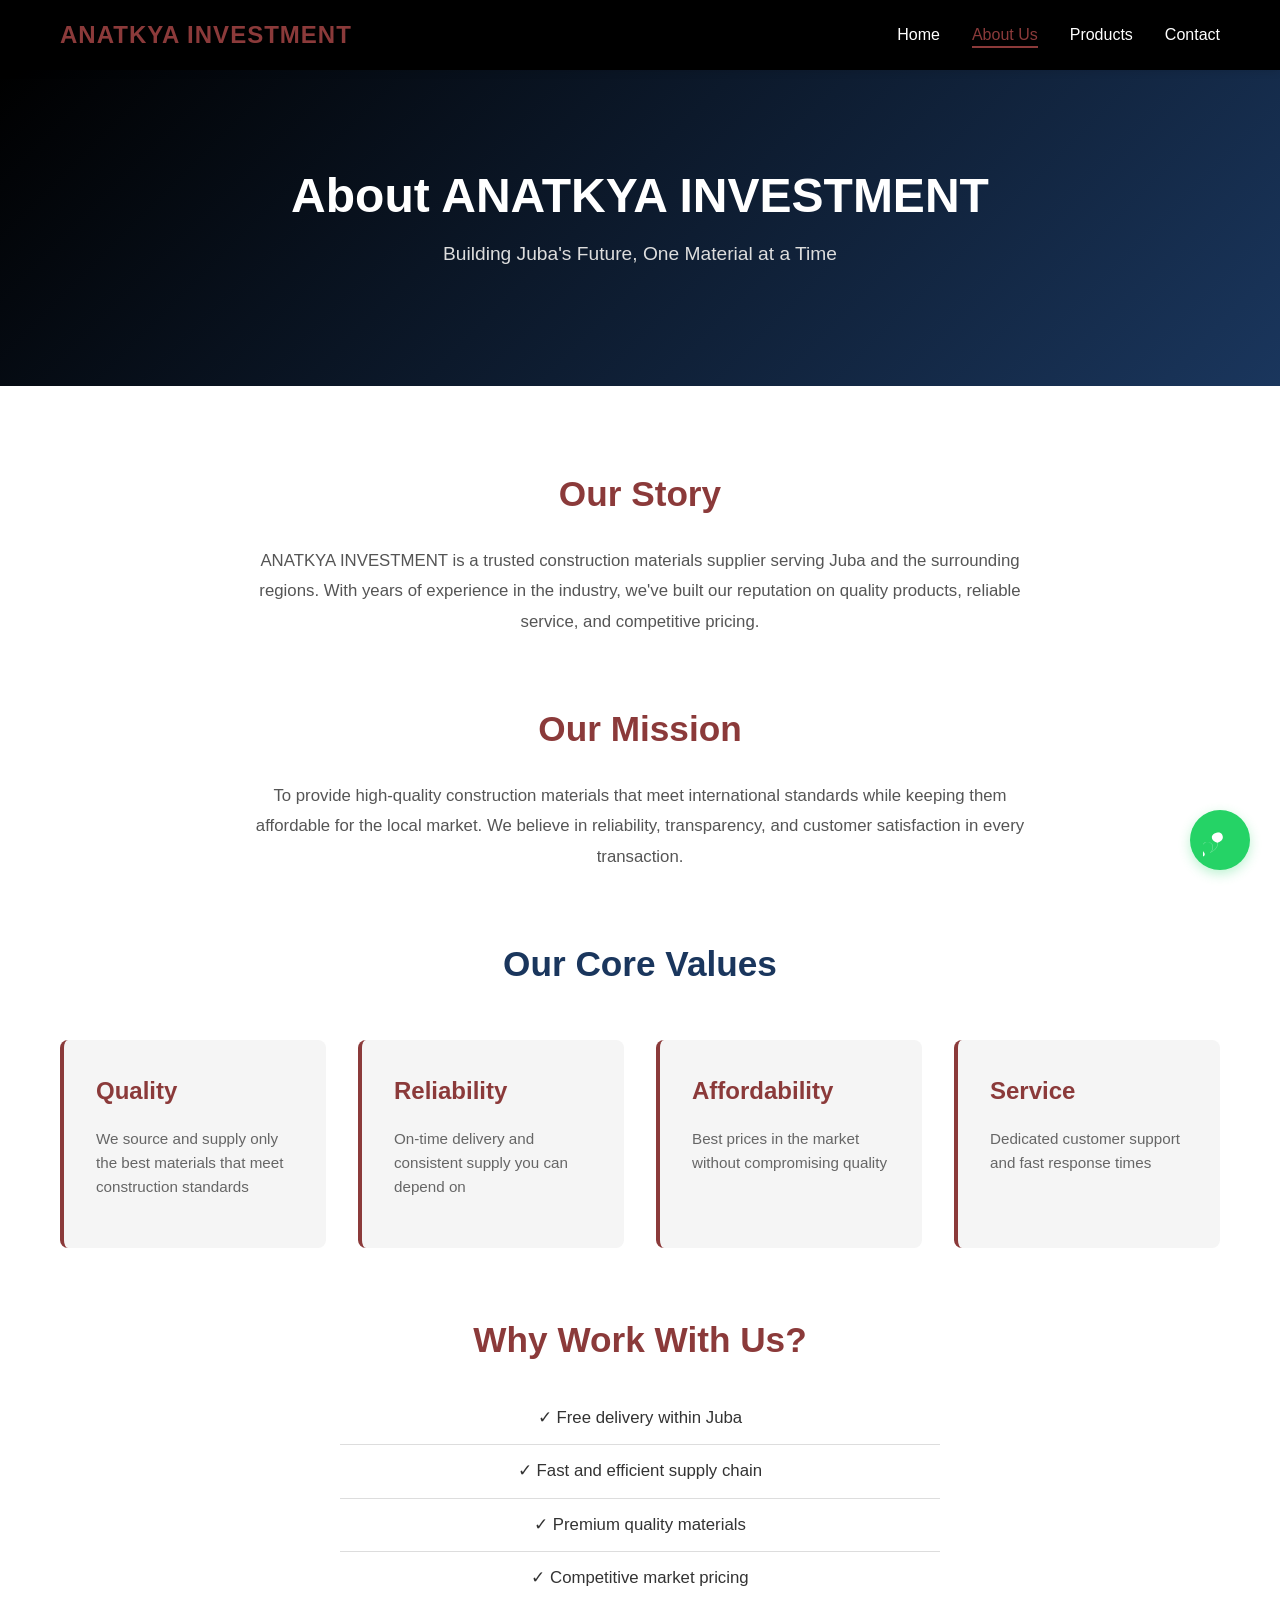
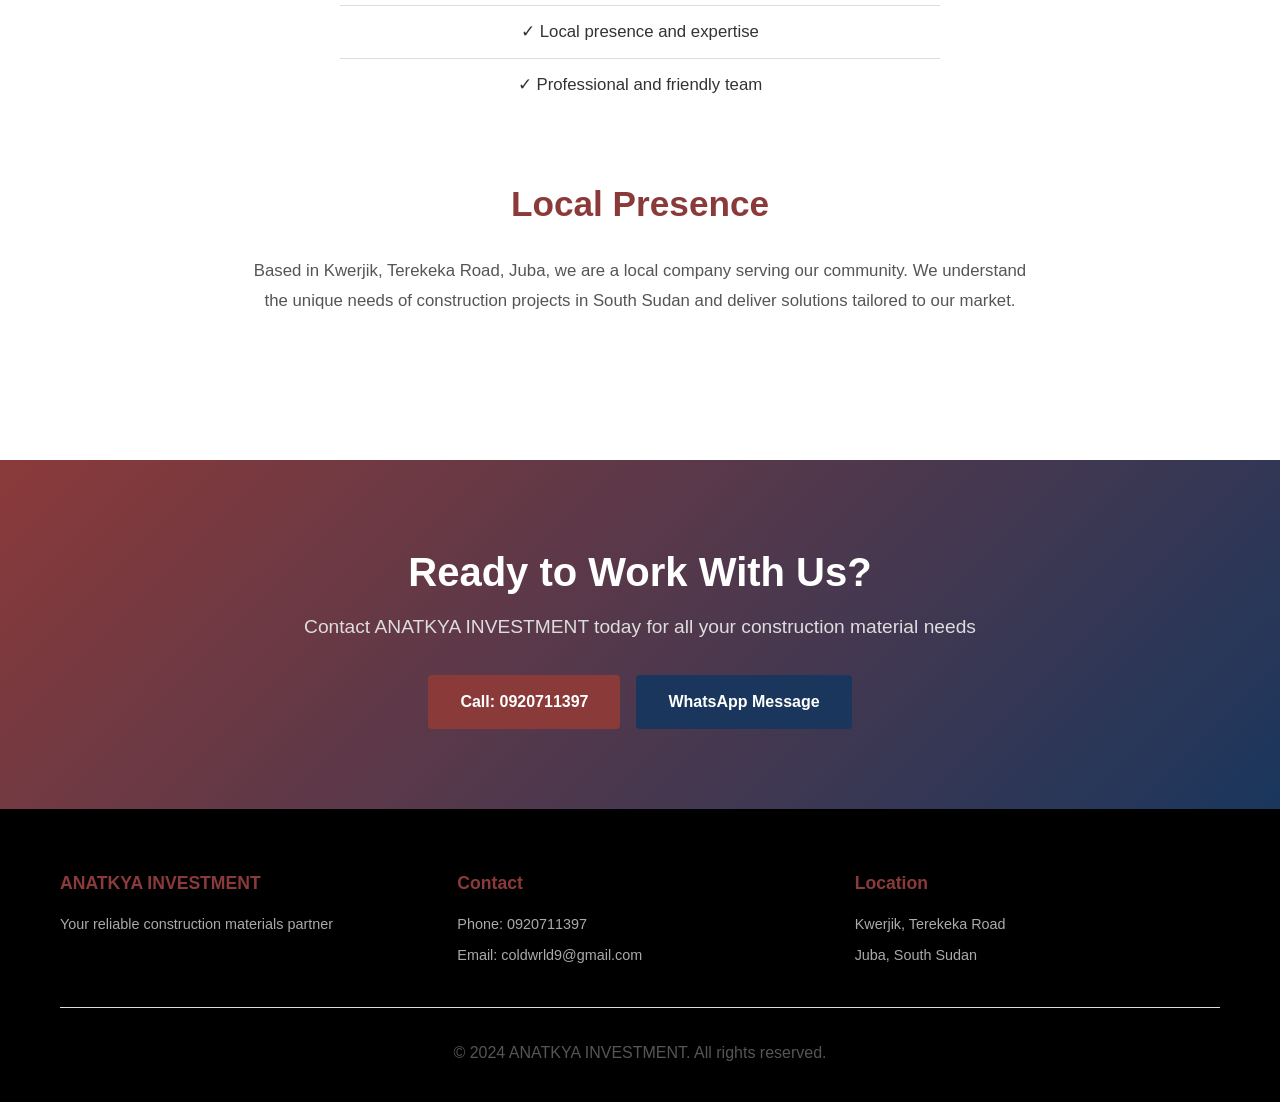
==== about.html @ 29fc06f1 "Add project files." ====
<!DOCTYPE html>
<html lang="en">
<head>
    <meta charset="UTF-8">
    <meta name="viewport" content="width=device-width, initial-scale=1.0">
    <title>About Us - ANATKYA INVESTMENT</title>
    <link rel="stylesheet" href="styles.css">
</head>
<body>
    <!-- Navigation Bar -->
    <nav class="navbar">
        <div class="container">
            <div class="nav-brand">ANATKYA INVESTMENT</div>
            <ul class="nav-menu">
                <li><a href="index.html" class="nav-link">Home</a></li>
                <li><a href="about.html" class="nav-link active">About Us</a></li>
                <li><a href="products.html" class="nav-link">Products</a></li>
                <li><a href="contact.html" class="nav-link">Contact</a></li>
            </ul>
            <div class="hamburger">
                <span></span>
                <span></span>
                <span></span>
            </div>
        </div>
    </nav>

    <!-- About Hero -->
    <section class="about-hero">
        <div class="container">
            <h1>About ANATKYA INVESTMENT</h1>
            <p>Building Juba's Future, One Material at a Time</p>
        </div>
    </section>

    <!-- About Content -->
    <section class="about-content">
        <div class="container">
            <div class="about-section">
                <h2>Our Story</h2>
                <p>ANATKYA INVESTMENT is a trusted construction materials supplier serving Juba and the surrounding regions. With years of experience in the industry, we've built our reputation on quality products, reliable service, and competitive pricing.</p>
            </div>

            <div class="about-section">
                <h2>Our Mission</h2>
                <p>To provide high-quality construction materials that meet international standards while keeping them affordable for the local market. We believe in reliability, transparency, and customer satisfaction in every transaction.</p>
            </div>

            <div class="about-values">
                <h2>Our Core Values</h2>
                <div class="values-grid">
                    <div class="value-card">
                        <h3>Quality</h3>
                        <p>We source and supply only the best materials that meet construction standards</p>
                    </div>
                    <div class="value-card">
                        <h3>Reliability</h3>
                        <p>On-time delivery and consistent supply you can depend on</p>
                    </div>
                    <div class="value-card">
                        <h3>Affordability</h3>
                        <p>Best prices in the market without compromising quality</p>
                    </div>
                    <div class="value-card">
                        <h3>Service</h3>
                        <p>Dedicated customer support and fast response times</p>
                    </div>
                </div>
            </div>

            <div class="about-section">
                <h2>Why Work With Us?</h2>
                <ul class="benefits-list">
                    <li>✓ Free delivery within Juba</li>
                    <li>✓ Fast and efficient supply chain</li>
                    <li>✓ Premium quality materials</li>
                    <li>✓ Competitive market pricing</li>
                    <li>✓ Local presence and expertise</li>
                    <li>✓ Professional and friendly team</li>
                </ul>
            </div>

            <div class="about-section">
                <h2>Local Presence</h2>
                <p>Based in Kwerjik, Terekeka Road, Juba, we are a local company serving our community. We understand the unique needs of construction projects in South Sudan and deliver solutions tailored to our market.</p>
            </div>
        </div>
    </section>

    <!-- CTA Section -->
    <section class="cta-section">
        <div class="container">
            <h2>Ready to Work With Us?</h2>
            <p>Contact ANATKYA INVESTMENT today for all your construction material needs</p>
            <div class="cta-buttons">
                <a href="tel:0920711397" class="btn btn-primary">Call: 0920711397</a>
                <a href="https://wa.me/0920711397" class="btn btn-secondary" target="_blank">WhatsApp Message</a>
            </div>
        </div>
    </section>

    <!-- Footer -->
    <footer class="footer">
        <div class="container">
            <div class="footer-content">
                <div class="footer-section">
                    <h4>ANATKYA INVESTMENT</h4>
                    <p>Your reliable construction materials partner</p>
                </div>
                <div class="footer-section">
                    <h4>Contact</h4>
                    <p>Phone: 0920711397</p>
                    <p>Email: coldwrld9@gmail.com</p>
                </div>
                <div class="footer-section">
                    <h4>Location</h4>
                    <p>Kwerjik, Terekeka Road</p>
                    <p>Juba, South Sudan</p>
                </div>
            </div>
            <div class="footer-bottom">
                <p>&copy; 2024 ANATKYA INVESTMENT. All rights reserved.</p>
            </div>
        </div>
    </footer>

    <!-- WhatsApp Floating Button -->
    <a href="https://wa.me/0920711397" class="whatsapp-float" target="_blank" title="Chat on WhatsApp">
        <svg xmlns="http://www.w3.org/2000/svg" viewBox="0 0 24 24" fill="white">
            <path d="M12.031 6.172c-3.165 0-5.979 1.637-5.979 3.655 0 1.706 1.331 3.127 3.715 3.752.102.148.266.355.266.671 0 .588-.19 1.969-1.511 3.433-.779.973-1.931 1.949-3.712 2.759 1.225-1.035 1.929-2.436 1.929-3.742 0-2.018-1.637-3.655-3.715-3.655-2.078 0-3.715 1.637-3.715 3.655 0 1.117.392 2.162 1.032 3.002.229.299.477.604.621.948.143.344.266.638.266.862 0 .467-.231.864-.578 1.155-.346.29-.805.447-1.268.447-.464 0-.922-.157-1.268-.447-.347-.291-.578-.688-.578-1.155 0-.224.123-.518.266-.862.144-.344.392-.649.621-.948.639-.84 1.032-1.885 1.032-3.002 0-2.018 1.637-3.655 3.715-3.655s3.715 1.637 3.715 3.655c0 1.306-.704 2.707-1.929 3.742 1.781-.81 2.933-1.786 3.712-2.759 1.321-1.464 1.511-2.845 1.511-3.433 0-.316-.164-.523-.266-.671 2.384-.625 3.715-2.046 3.715-3.752 0-2.018-1.637-3.655-3.715-3.655z"/>
        </svg>
    </a>

    <script src="styles.js"></script>
</body>
</html>
---- styles.css ----
/* ============================================
   ANATKYA INVESTMENT - Main Stylesheet
   ============================================ */

/* Root Variables */
:root {
    --color-primary: #8B3A3A;      /* Dark Red */
    --color-secondary: #1A365D;    /* Navy Blue */
    --color-dark: #000000;         /* Black */
    --color-light: #FFFFFF;        /* White */
    --color-gray: #F5F5F5;         /* Light Gray */
    --color-border: #DDDDDD;       /* Border Gray */
    --transition: all 0.3s ease;
}

/* ============================================
   GLOBAL STYLES
   ============================================ */

* {
    margin: 0;
    padding: 0;
    box-sizing: border-box;
}

html {
    scroll-behavior: smooth;
}

body {
    font-family: 'Segoe UI', Tahoma, Geneva, Verdana, sans-serif;
    line-height: 1.6;
    color: #333;
    background-color: #fff;
}

.container {
    max-width: 1200px;
    margin: 0 auto;
    padding: 0 20px;
}

/* ============================================
   TYPOGRAPHY
   ============================================ */

h1, h2, h3, h4, h5, h6 {
    font-weight: 700;
    color: var(--color-dark);
    margin-bottom: 1rem;
}

h1 {
    font-size: 3rem;
    line-height: 1.1;
}

h2 {
    font-size: 2.2rem;
    color: var(--color-secondary);
}

h3 {
    font-size: 1.5rem;
    color: var(--color-dark);
}

p {
    margin-bottom: 1rem;
    font-size: 1rem;
    color: #555;
}

/* ============================================
   BUTTONS
   ============================================ */

.btn {
    display: inline-block;
    padding: 12px 24px;
    font-size: 1rem;
    font-weight: 600;
    text-decoration: none;
    border-radius: 4px;
    transition: var(--transition);
    cursor: pointer;
    border: none;
    text-align: center;
}

.btn-primary {
    background-color: var(--color-primary);
    color: white;
}

.btn-primary:hover {
    background-color: #6B2A2A;
    transform: translateY(-2px);
    box-shadow: 0 4px 12px rgba(139, 58, 58, 0.3);
}

.btn-secondary {
    background-color: var(--color-secondary);
    color: white;
}

.btn-secondary:hover {
    background-color: #0F1F3A;
    transform: translateY(-2px);
    box-shadow: 0 4px 12px rgba(26, 54, 93, 0.3);
}

.btn-large {
    padding: 16px 32px;
    font-size: 1.1rem;
    width: 100%;
    max-width: 300px;
}

.btn-icon {
    margin-right: 8px;
}

/* ============================================
   NAVIGATION BAR
   ============================================ */

.navbar {
    background-color: var(--color-dark);
    padding: 1rem 0;
    position: sticky;
    top: 0;
    z-index: 100;
    box-shadow: 0 2px 8px rgba(0, 0, 0, 0.1);
}

.navbar .container {
    display: flex;
    justify-content: space-between;
    align-items: center;
}

.nav-brand {
    font-size: 1.5rem;
    font-weight: 700;
    color: var(--color-primary);
    letter-spacing: 1px;
}

.nav-menu {
    display: flex;
    list-style: none;
    gap: 2rem;
}

.nav-link {
    color: var(--color-light);
    text-decoration: none;
    font-weight: 500;
    transition: var(--transition);
    position: relative;
}

.nav-link:hover,
.nav-link.active {
    color: var(--color-primary);
}

.nav-link.active::after {
    content: '';
    position: absolute;
    bottom: -5px;
    left: 0;
    width: 100%;
    height: 2px;
    background-color: var(--color-primary);
}

.hamburger {
    display: none;
    flex-direction: column;
    cursor: pointer;
}

.hamburger span {
    width: 25px;
    height: 3px;
    background-color: var(--color-primary);
    margin: 5px 0;
    transition: var(--transition);
}

/* ============================================
   HERO SECTION
   ============================================ */

.hero {
    background: linear-gradient(135deg, var(--color-dark) 0%, var(--color-secondary) 100%);
    color: white;
    padding: 120px 20px;
    text-align: center;
}

.hero-content h1 {
    color: white;
    font-size: 3.5rem;
    margin-bottom: 1rem;
    font-weight: 800;
    letter-spacing: -1px;
}

.hero-content p {
    color: #ddd;
    font-size: 1.3rem;
    margin-bottom: 2rem;
}

.hero-buttons {
    display: flex;
    gap: 1rem;
    justify-content: center;
    flex-wrap: wrap;
}

.hero-buttons .btn {
    padding: 14px 32px;
    font-size: 1.1rem;
}

/* ============================================
   SELLING POINTS SECTION
   ============================================ */

.selling-points {
    padding: 80px 20px;
    background-color: var(--color-gray);
}

.selling-points h2 {
    text-align: center;
    margin-bottom: 3rem;
}

.points-grid {
    display: grid;
    grid-template-columns: repeat(auto-fit, minmax(250px, 1fr));
    gap: 2rem;
}

.point-card {
    background: white;
    padding: 2rem;
    border-radius: 8px;
    text-align: center;
    box-shadow: 0 2px 8px rgba(0, 0, 0, 0.1);
    transition: var(--transition);
}

.point-card:hover {
    transform: translateY(-8px);
    box-shadow: 0 8px 20px rgba(139, 58, 58, 0.2);
}

.point-icon {
    font-size: 3rem;
    margin-bottom: 1rem;
}

.point-card h3 {
    color: var(--color-primary);
    margin-bottom: 0.5rem;
}

.point-card p {
    color: #666;
    font-size: 0.95rem;
}

/* ============================================
   FEATURED PRODUCTS SECTION
   ============================================ */

.featured-products {
    padding: 80px 20px;
    background-color: white;
}

.featured-products h2 {
    text-align: center;
    margin-bottom: 3rem;
}

.products-preview {
    display: grid;
    grid-template-columns: repeat(auto-fit, minmax(280px, 1fr));
    gap: 2rem;
}

.product-card {
    background: white;
    border: 1px solid var(--color-border);
    border-radius: 8px;
    overflow: hidden;
    transition: var(--transition);
    box-shadow: 0 2px 8px rgba(0, 0, 0, 0.1);
}

.product-card:hover {
    transform: translateY(-8px);
    box-shadow: 0 8px 20px rgba(0, 0, 0, 0.15);
}

.product-card img {
    width: 100%;
    height: 200px;
    object-fit: cover;
    background-color: var(--color-gray);
}

.product-card h3 {
    padding: 1.5rem 1.5rem 0.5rem;
    color: var(--color-primary);
}

.product-card p {
    padding: 0 1.5rem 1.5rem;
    color: #666;
    font-size: 0.9rem;
}

/* ============================================
   CTA SECTION
   ============================================ */

.cta-section {
    background: linear-gradient(135deg, var(--color-primary) 0%, var(--color-secondary) 100%);
    color: white;
    padding: 80px 20px;
    text-align: center;
}

.cta-section h2 {
    color: white;
    font-size: 2.5rem;
    margin-bottom: 0.5rem;
}

.cta-section p {
    color: #ddd;
    font-size: 1.2rem;
    margin-bottom: 2rem;
}

.cta-buttons {
    display: flex;
    gap: 1rem;
    justify-content: center;
    flex-wrap: wrap;
}

.cta-buttons .btn {
    padding: 14px 32px;
}

/* ============================================
   ABOUT PAGE STYLES
   ============================================ */

.about-hero {
    background: linear-gradient(135deg, var(--color-dark) 0%, var(--color-secondary) 100%);
    color: white;
    padding: 100px 20px;
    text-align: center;
}

.about-hero h1 {
    color: white;
    font-size: 3rem;
    margin-bottom: 1rem;
}

.about-hero p {
    color: #ddd;
    font-size: 1.2rem;
}

.about-content {
    padding: 80px 20px;
}

.about-section {
    max-width: 800px;
    margin: 0 auto 4rem;
    text-align: center;
}

.about-section h2 {
    color: var(--color-primary);
    margin-bottom: 1.5rem;
}

.about-section p {
    font-size: 1.05rem;
    line-height: 1.8;
    color: #555;
}

.about-values {
    margin: 4rem 0;
}

.about-values h2 {
    text-align: center;
    margin-bottom: 3rem;
    color: var(--color-secondary);
}

.values-grid {
    display: grid;
    grid-template-columns: repeat(auto-fit, minmax(250px, 1fr));
    gap: 2rem;
}

.value-card {
    background: var(--color-gray);
    padding: 2rem;
    border-radius: 8px;
    border-left: 4px solid var(--color-primary);
}

.value-card h3 {
    color: var(--color-primary);
    margin-bottom: 1rem;
}

.value-card p {
    color: #666;
    font-size: 0.95rem;
}

.benefits-list {
    list-style: none;
    max-width: 600px;
    margin: 0 auto;
}

.benefits-list li {
    padding: 0.8rem 0;
    font-size: 1.05rem;
    color: #333;
    border-bottom: 1px solid var(--color-border);
}

.benefits-list li:last-child {
    border-bottom: none;
}

/* ============================================
   PRODUCTS PAGE STYLES
   ============================================ */

.products-hero {
    background: linear-gradient(135deg, var(--color-dark) 0%, var(--color-secondary) 100%);
    color: white;
    padding: 100px 20px;
    text-align: center;
}

.products-hero h1 {
    color: white;
    font-size: 3rem;
    margin-bottom: 1rem;
}

.products-hero p {
    color: #ddd;
    font-size: 1.2rem;
}

.products-content {
    padding: 80px 20px;
}

.product-category {
    margin-bottom: 4rem;
}

.product-category h2 {
    text-align: center;
    color: var(--color-primary);
    margin-bottom: 3rem;
    font-size: 2rem;
}

.products-grid {
    display: grid;
    grid-template-columns: repeat(auto-fit, minmax(300px, 1fr));
    gap: 2rem;
    margin-bottom: 4rem;
}

.product-item {
    background: white;
    border: 1px solid var(--color-border);
    border-radius: 8px;
    overflow: hidden;
    box-shadow: 0 2px 8px rgba(0, 0, 0, 0.1);
    transition: var(--transition);
}

.product-item:hover {
    transform: translateY(-8px);
    box-shadow: 0 8px 20px rgba(139, 58, 58, 0.2);
}

.product-image {
    width: 100%;
    height: 250px;
    overflow: hidden;
    background-color: var(--color-gray);
}

.product-image img {
    width: 100%;
    height: 100%;
    object-fit: cover;
}

.product-info {
    padding: 2rem;
}

.product-info h3 {
    color: var(--color-primary);
    margin-bottom: 0.5rem;
}

.product-spec {
    font-weight: 600;
    color: var(--color-secondary);
    font-size: 0.95rem;
}

.product-desc {
    color: #666;
    margin: 0.5rem 0 1rem;
    font-size: 0.95rem;
}

.product-feature {
    color: var(--color-primary);
    font-size: 0.9rem;
    margin: 0.3rem 0;
}

.materials-grid {
    display: grid;
    grid-template-columns: repeat(auto-fit, minmax(200px, 1fr));
    gap: 2rem;
}

.material-item {
    background: var(--color-gray);
    padding: 2rem;
    border-radius: 8px;
    text-align: center;
    border-top: 4px solid var(--color-primary);
    transition: var(--transition);
}

.material-item:hover {
    background-color: white;
    box-shadow: 0 8px 20px rgba(0, 0, 0, 0.1);
}

.material-icon {
    font-size: 2.5rem;
    margin-bottom: 1rem;
}

.material-item h3 {
    color: var(--color-primary);
    margin-bottom: 0.5rem;
}

.material-item p {
    color: #666;
    font-size: 0.9rem;
}

.services-grid {
    display: grid;
    grid-template-columns: repeat(auto-fit, minmax(250px, 1fr));
    gap: 2rem;
}

.service-card {
    background: white;
    padding: 2rem;
    border-radius: 8px;
    text-align: center;
    border-left: 4px solid var(--color-secondary);
    box-shadow: 0 2px 8px rgba(0, 0, 0, 0.1);
    transition: var(--transition);
}

.service-card:hover {
    transform: translateY(-8px);
    box-shadow: 0 8px 20px rgba(26, 54, 93, 0.2);
}

.service-icon {
    font-size: 2.5rem;
    margin-bottom: 1rem;
}

.service-card h3 {
    color: var(--color-secondary);
    margin-bottom: 0.5rem;
}

.service-card p {
    color: #666;
    font-size: 0.9rem;
}

.order-cta {
    background: linear-gradient(135deg, var(--color-secondary) 0%, var(--color-primary) 100%);
    color: white;
    padding: 80px 20px;
    text-align: center;
}

.order-cta h2 {
    color: white;
}

.order-cta p {
    color: #ddd;
    font-size: 1.1rem;
    margin-bottom: 2rem;
}

/* ============================================
   CONTACT PAGE STYLES
   ============================================ */

.contact-hero {
    background: linear-gradient(135deg, var(--color-dark) 0%, var(--color-secondary) 100%);
    color: white;
    padding: 100px 20px;
    text-align: center;
}

.contact-hero h1 {
    color: white;
    font-size: 3rem;
    margin-bottom: 1rem;
}

.contact-hero p {
    color: #ddd;
    font-size: 1.2rem;
}

.contact-section {
    padding: 80px 20px;
    background-color: white;
}

.contact-wrapper {
    display: grid;
    grid-template-columns: 1fr 1fr;
    gap: 3rem;
    max-width: 1000px;
    margin: 0 auto;
}

.contact-info {
    background: var(--color-gray);
    padding: 2rem;
    border-radius: 8px;
}

.contact-info h2 {
    color: var(--color-primary);
    margin-bottom: 2rem;
}

.contact-item {
    display: flex;
    gap: 1.5rem;
    margin-bottom: 2rem;
    padding-bottom: 2rem;
    border-bottom: 1px solid var(--color-border);
}

.contact-item:last-child {
    border-bottom: none;
    margin-bottom: 0;
    padding-bottom: 0;
}

.contact-icon {
    font-size: 2rem;
    min-width: 60px;
    text-align: center;
}

.contact-details h3 {
    color: var(--color-primary);
    margin-bottom: 0.5rem;
}

.contact-link {
    color: var(--color-secondary);
    text-decoration: none;
    font-weight: 600;
    transition: var(--transition);
}

.contact-link:hover {
    color: var(--color-primary);
}

.contact-details p {
    color: #666;
    font-size: 0.9rem;
    margin-top: 0.3rem;
}

.quick-contact {
    background: white;
    padding: 2rem;
    border-radius: 8px;
    border: 2px solid var(--color-primary);
    text-align: center;
}

.quick-contact h2 {
    color: var(--color-primary);
    margin-bottom: 0.5rem;
}

.quick-contact > p {
    color: #666;
    margin-bottom: 2rem;
}

.quick-buttons {
    display: flex;
    flex-direction: column;
    gap: 1rem;
    margin-bottom: 2rem;
}

.quick-buttons .btn {
    width: 100%;
}

.contact-highlights {
    background: var(--color-gray);
    padding: 1.5rem;
    border-radius: 4px;
    text-align: left;
}

.contact-highlights p {
    color: #333;
    font-size: 0.95rem;
    margin: 0.5rem 0;
    font-weight: 500;
}

.business-hours {
    padding: 80px 20px;
    background-color: var(--color-gray);
}

.business-hours h2 {
    text-align: center;
    color: var(--color-secondary);
    margin-bottom: 3rem;
}

.hours-grid {
    display: grid;
    grid-template-columns: repeat(auto-fit, minmax(250px, 1fr));
    gap: 2rem;
}

.hours-card {
    background: white;
    padding: 2rem;
    border-radius: 8px;
    text-align: center;
    box-shadow: 0 2px 8px rgba(0, 0, 0, 0.1);
}

.hours-card h3 {
    color: var(--color-primary);
    margin-bottom: 1rem;
}

.hours-card p {
    color: #666;
    font-size: 1rem;
}

.why-choose {
    padding: 80px 20px;
    background-color: white;
}

.why-choose h2 {
    text-align: center;
    color: var(--color-secondary);
    margin-bottom: 3rem;
}

.choose-grid {
    display: grid;
    grid-template-columns: repeat(auto-fit, minmax(240px, 1fr));
    gap: 2rem;
}

.choose-card {
    background: var(--color-gray);
    padding: 2rem;
    border-radius: 8px;
    text-align: center;
    border-top: 4px solid var(--color-primary);
}

.choose-number {
    display: inline-block;
    background: var(--color-primary);
    color: white;
    width: 50px;
    height: 50px;
    border-radius: 50%;
    line-height: 50px;
    font-size: 1.5rem;
    font-weight: 700;
    margin-bottom: 1rem;
}

.choose-card h3 {
    color: var(--color-primary);
    margin-bottom: 0.5rem;
}

.choose-card p {
    color: #666;
    font-size: 0.9rem;
}

/* ============================================
   FOOTER
   ============================================ */

.footer {
    background-color: var(--color-dark);
    color: var(--color-light);
    padding: 60px 20px 20px;
}

.footer-content {
    display: grid;
    grid-template-columns: repeat(auto-fit, minmax(250px, 1fr));
    gap: 2rem;
    margin-bottom: 2rem;
}

.footer-section h4 {
    color: var(--color-primary);
    margin-bottom: 1rem;
    font-size: 1.1rem;
}

.footer-section p {
    color: #aaa;
    font-size: 0.9rem;
    margin-bottom: 0.5rem;
}

.footer-bottom {
    text-align: center;
    border-top: 1px solid var(--color-border);
    padding-top: 2rem;
    color: #aaa;
    font-size: 0.85rem;
}

/* ============================================
   WHATSAPP FLOATING BUTTON
   ============================================ */

.whatsapp-float {
    position: fixed;
    bottom: 30px;
    right: 30px;
    width: 60px;
    height: 60px;
    background-color: #25D366;
    border-radius: 50%;
    display: flex;
    align-items: center;
    justify-content: center;
    box-shadow: 0 4px 12px rgba(37, 211, 102, 0.3);
    z-index: 99;
    transition: var(--transition);
}

.whatsapp-float:hover {
    background-color: #20BA5A;
    transform: scale(1.1);
    box-shadow: 0 6px 16px rgba(37, 211, 102, 0.4);
}

.whatsapp-float svg {
    width: 35px;
    height: 35px;
}

/* ============================================
   RESPONSIVE DESIGN
   ============================================ */

@media (max-width: 768px) {
    h1 {
        font-size: 2rem;
    }

    h2 {
        font-size: 1.8rem;
    }

    h3 {
        font-size: 1.2rem;
    }

    .navbar {
        padding: 1rem 0;
    }

    .navbar .container {
        flex-wrap: wrap;
    }

    .nav-brand {
        font-size: 1.2rem;
    }

    .nav-menu {
        display: none;
        gap: 1rem;
        flex-direction: column;
        width: 100%;
    }

    .nav-menu.active {
        display: flex;
    }

    .hamburger {
        display: flex;
    }

    .hero-content h1 {
        font-size: 2.2rem;
    }

    .hero-content p {
        font-size: 1rem;
    }

    .hero-buttons {
        flex-direction: column;
        align-items: center;
    }

    .hero-buttons .btn {
        width: 100%;
        max-width: 300px;
    }

    .points-grid {
        grid-template-columns: 1fr;
    }

    .products-preview {
        grid-template-columns: 1fr;
    }

    .products-grid {
        grid-template-columns: 1fr;
    }

    .materials-grid {
        grid-template-columns: 1fr;
    }

    .services-grid {
        grid-template-columns: 1fr;
    }

    .contact-wrapper {
        grid-template-columns: 1fr;
    }

    .cta-buttons,
    .quick-buttons {
        flex-direction: column;
    }

    .cta-buttons .btn,
    .quick-buttons .btn {
        width: 100%;
        max-width: none;
    }

    .values-grid {
        grid-template-columns: 1fr;
    }

    .choose-grid {
        grid-template-columns: 1fr;
    }

    .hours-grid {
        grid-template-columns: 1fr;
    }

    .footer-content {
        grid-template-columns: 1fr;
    }

    .whatsapp-float {
        bottom: 20px;
        right: 20px;
        width: 55px;
        height: 55px;
    }

    .whatsapp-float svg {
        width: 30px;
        height: 30px;
    }
}

@media (max-width: 480px) {
    .container {
        padding: 0 15px;
    }

    h1 {
        font-size: 1.5rem;
    }

    h2 {
        font-size: 1.4rem;
    }

    .hero {
        padding: 80px 15px;
    }

    .hero-content h1 {
        font-size: 1.8rem;
    }

    .hero-content p {
        font-size: 0.95rem;
    }

    .selling-points,
    .featured-products,
    .products-content,
    .contact-section,
    .business-hours,
    .why-choose {
        padding: 50px 15px;
    }

    .cta-section {
        padding: 60px 15px;
    }

    .nav-brand {
        font-size: 1rem;
    }

    .point-card,
    .value-card,
    .material-item,
    .service-card,
    .hours-card,
    .choose-card {
        padding: 1.5rem;
    }

    .contact-info {
        padding: 1.5rem;
    }

    .quick-contact {
        padding: 1.5rem;
    }

    .btn-large {
        max-width: none;
    }

    .footer-section h4 {
        font-size: 1rem;
    }

    .footer-section p {
        font-size: 0.85rem;
    }
}
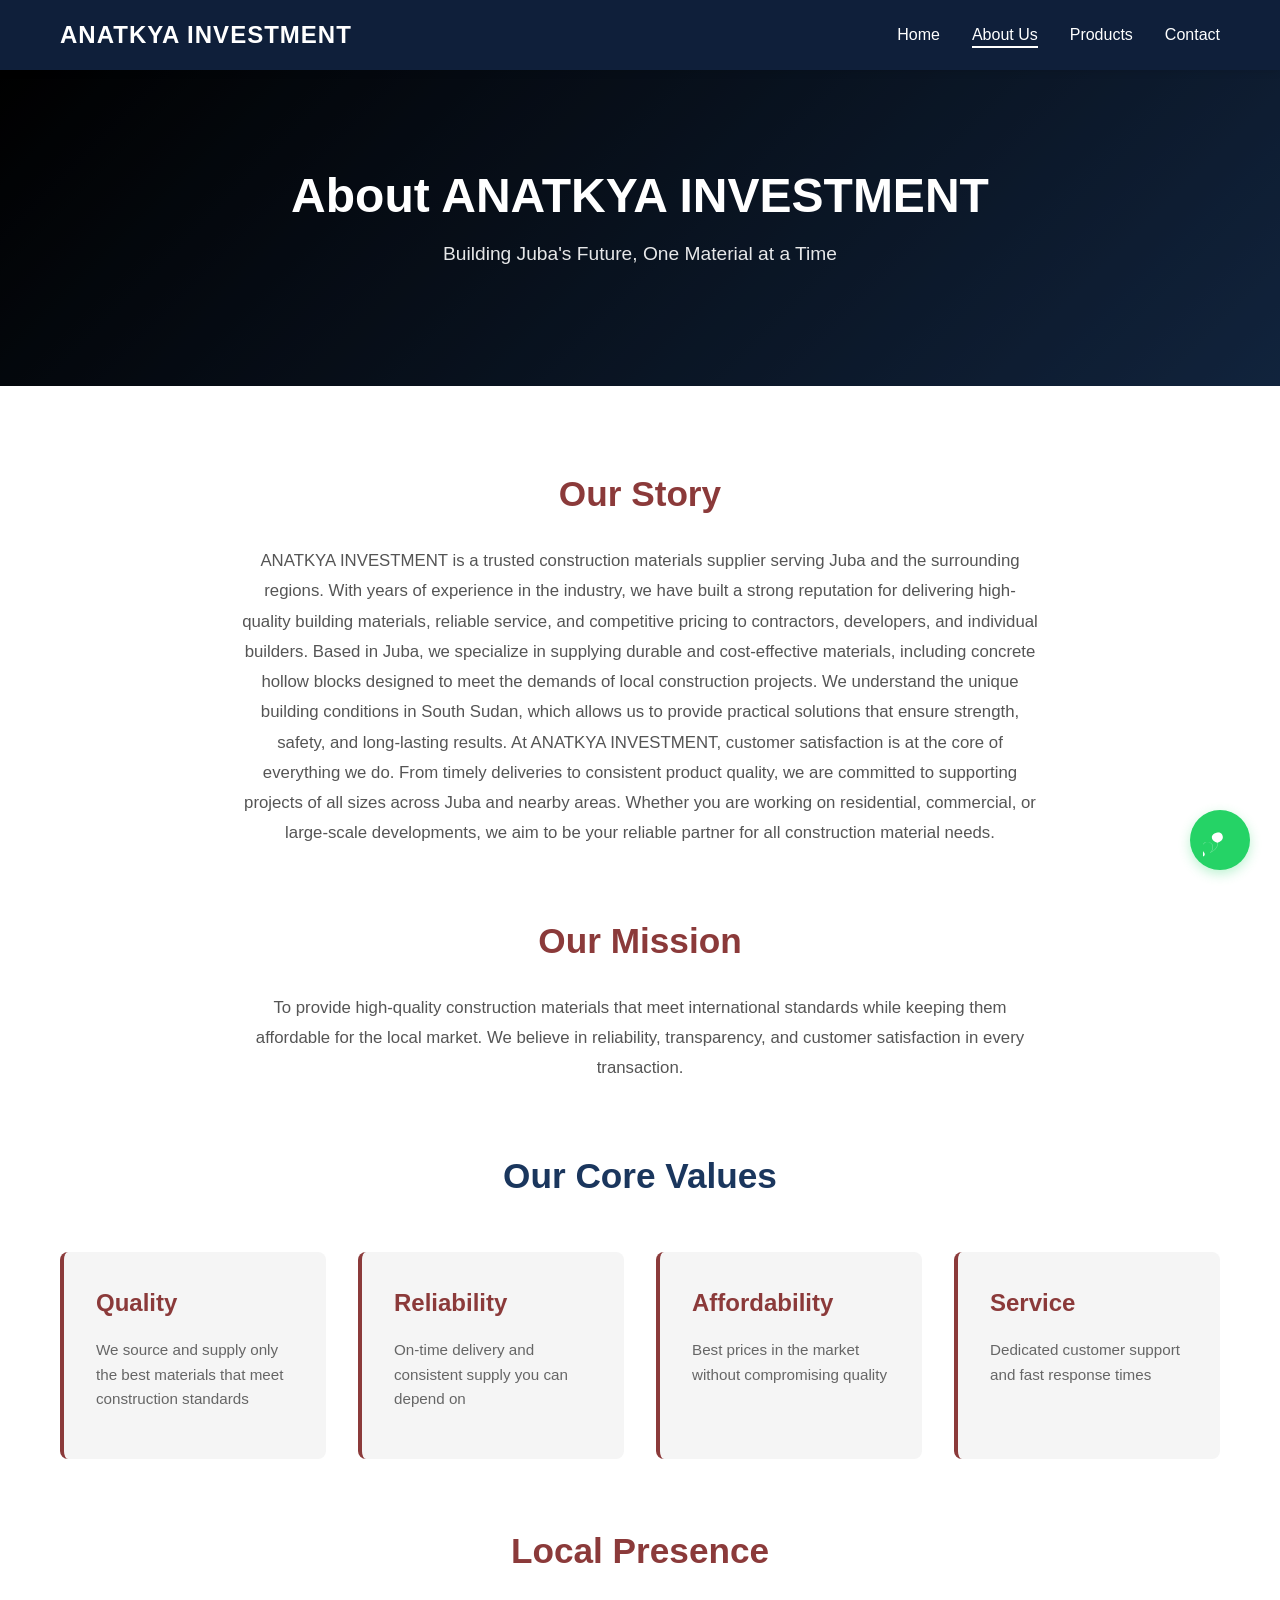
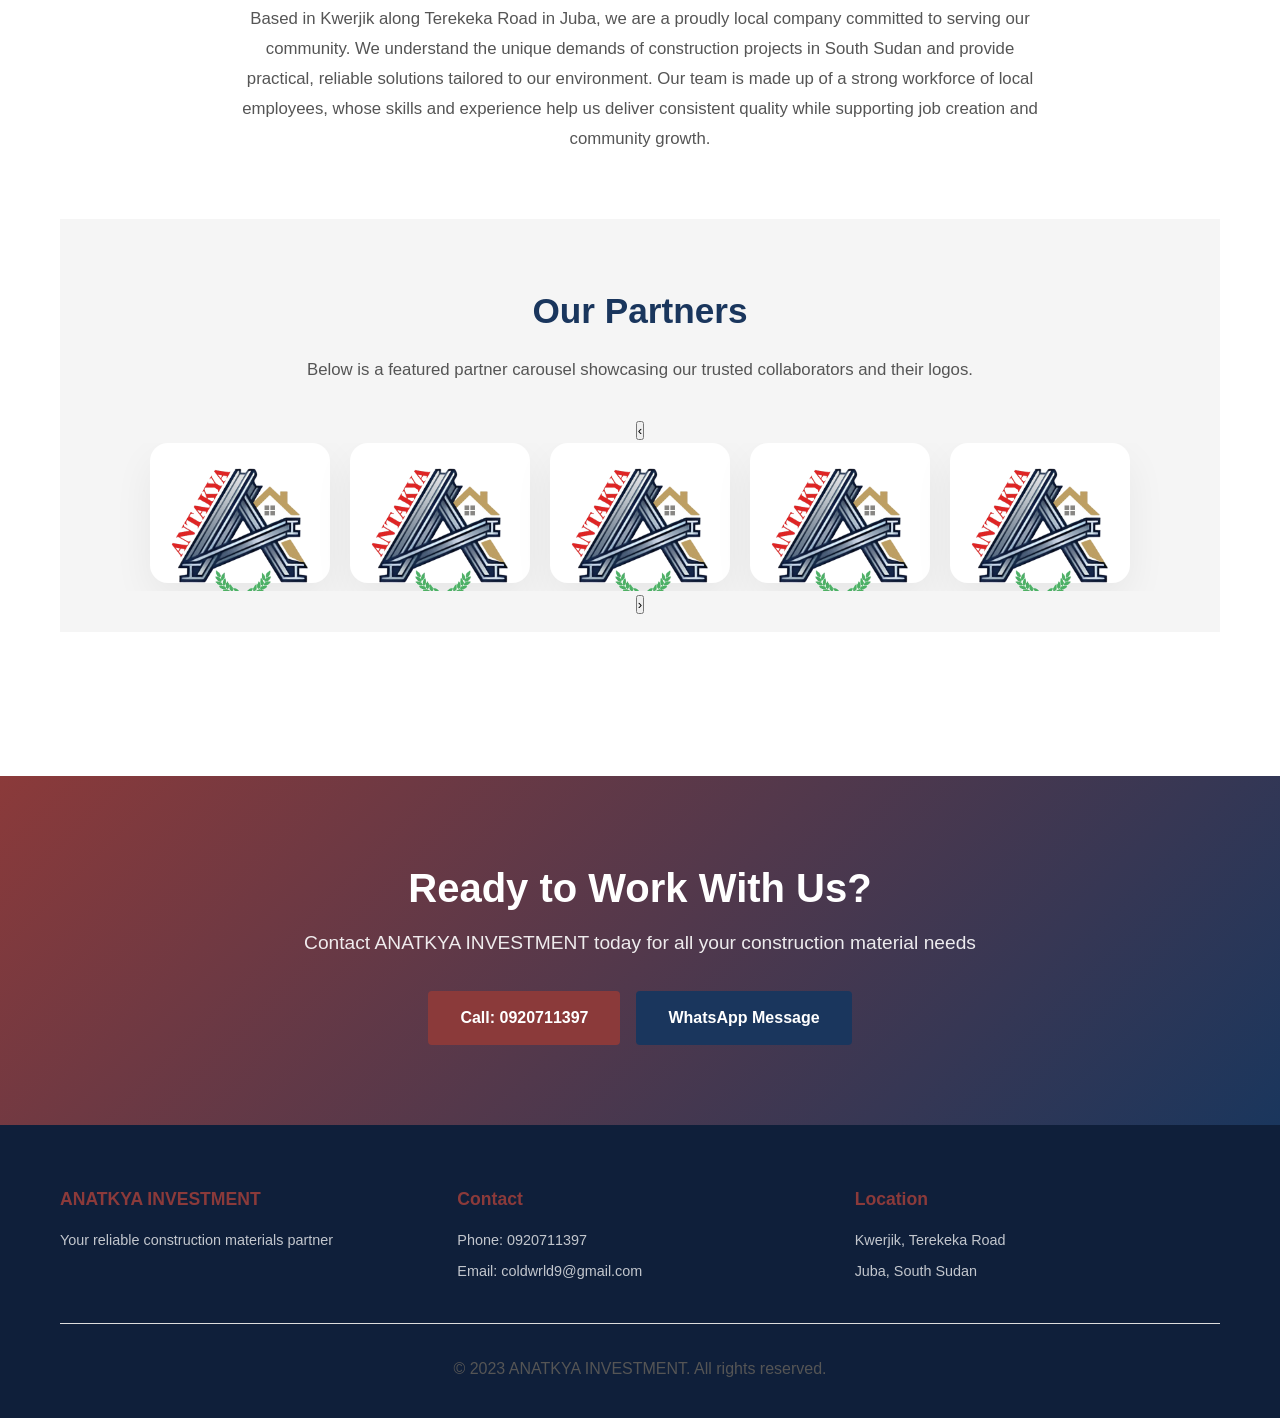
==== commit 8065d175: "draft: Commit message1" ====
--- a/about.html
+++ b/about.html
@@ -38,7 +38,12 @@
         <div class="container">
             <div class="about-section">
                 <h2>Our Story</h2>
-                <p>ANATKYA INVESTMENT is a trusted construction materials supplier serving Juba and the surrounding regions. With years of experience in the industry, we've built our reputation on quality products, reliable service, and competitive pricing.</p>
+                <p>ANATKYA INVESTMENT is a trusted construction materials supplier serving Juba and the surrounding regions. With years of experience in the industry, we have built a strong reputation for delivering high-quality building materials, reliable service, and competitive pricing to contractors, developers, and individual builders.
+
+Based in Juba, we specialize in supplying durable and cost-effective materials, including concrete hollow blocks designed to meet the demands of local construction projects. We understand the unique building conditions in South Sudan, which allows us to provide practical solutions that ensure strength, safety, and long-lasting results.
+
+At ANATKYA INVESTMENT, customer satisfaction is at the core of everything we do. From timely deliveries to consistent product quality, we are committed to supporting projects of all sizes across Juba and nearby areas. Whether you are working on residential, commercial, or large-scale developments, we aim to be your reliable partner for all construction material needs.
+</p>
             </div>
 
             <div class="about-section">
@@ -68,21 +73,30 @@
                 </div>
             </div>
 
-            <div class="about-section">
-                <h2>Why Work With Us?</h2>
-                <ul class="benefits-list">
-                    <li>✓ Free delivery within Juba</li>
-                    <li>✓ Fast and efficient supply chain</li>
-                    <li>✓ Premium quality materials</li>
-                    <li>✓ Competitive market pricing</li>
-                    <li>✓ Local presence and expertise</li>
-                    <li>✓ Professional and friendly team</li>
-                </ul>
+              <div class="about-section">
+                <h2>Local Presence</h2>
+                <p>Based in Kwerjik along Terekeka Road in Juba, we are a proudly local company committed to serving our community. We understand the unique demands of construction projects in South Sudan and provide practical, reliable solutions tailored to our environment.
+
+Our team is made up of a strong workforce of local employees, whose skills and experience help us deliver consistent quality while supporting job creation and community growth.
+</p>
             </div>
 
-            <div class="about-section">
-                <h2>Local Presence</h2>
-                <p>Based in Kwerjik, Terekeka Road, Juba, we are a local company serving our community. We understand the unique needs of construction projects in South Sudan and deliver solutions tailored to our market.</p>
+          
+
+            <div class="about-section partner-carousel-section">
+                <h2>Our Partners</h2>
+                <p>Below is a featured partner carousel showcasing our trusted collaborators and their logos.</p>
+                <div class="partner-carousel-wrapper">
+                    <button class="carousel-control carousel-prev" type="button" aria-label="Previous partner">‹</button>
+                    <div class="partner-carousel" data-carousel="partners">
+                        <div class="partner-slide"><img src="/Images/Logo-Antakya.png" alt="Partner logo"></div>
+                        <div class="partner-slide"><img src="/Images/Logo-Antakya.png" alt="Partner logo"></div>
+                        <div class="partner-slide"><img src="/Images/Logo-Antakya.png" alt="Partner logo"></div>
+                        <div class="partner-slide"><img src="/Images/Logo-Antakya.png" alt="Partner logo"></div>
+                        <div class="partner-slide"><img src="/Images/Logo-Antakya.png" alt="Partner logo"></div>
+                    </div>
+                    <button class="carousel-control carousel-next" type="button" aria-label="Next partner">›</button>
+                </div>
             </div>
         </div>
     </section>
@@ -119,7 +133,7 @@
                 </div>
             </div>
             <div class="footer-bottom">
-                <p>&copy; 2024 ANATKYA INVESTMENT. All rights reserved.</p>
+                <p>&copy; 2023 ANATKYA INVESTMENT. All rights reserved.</p>
             </div>
         </div>
     </footer>
--- a/styles.css
+++ b/styles.css
@@ -10,6 +10,15 @@
     --color-light: #FFFFFF;        /* White */
     --color-gray: #F5F5F5;         /* Light Gray */
     --color-border: #DDDDDD;       /* Border Gray */
+    --color-bg: var(--color-light);
+    --color-surface: var(--color-light);
+    --color-surface-alt: var(--color-gray);
+    --color-text: #333;
+    --color-text-muted: #555;
+    --color-text-decorative: #666;
+    --color-text-light: rgba(255, 255, 255, 0.9);
+    --color-primary-dark: #6B2A2A;
+    --color-secondary-dark: #0F1F3A;
     --transition: all 0.3s ease;
 }
 
@@ -25,13 +34,14 @@
 
 html {
     scroll-behavior: smooth;
+    font-family: 'Segoe UI', Tahoma, Geneva, Verdana, sans-serif;
 }
 
 body {
-    font-family: 'Segoe UI', Tahoma, Geneva, Verdana, sans-serif;
+    font-family: inherit;
     line-height: 1.6;
-    color: #333;
-    background-color: #fff;
+    color: var(--color-text);
+    background-color: var(--color-bg);
 }
 
 .container {
@@ -68,7 +78,7 @@
 p {
     margin-bottom: 1rem;
     font-size: 1rem;
-    color: #555;
+    color: var(--color-text-muted);
 }
 
 /* ============================================
@@ -126,7 +136,7 @@
    ============================================ */
 
 .navbar {
-    background-color: var(--color-dark);
+    background-color: var(--color-secondary-dark);
     padding: 1rem 0;
     position: sticky;
     top: 0;
@@ -143,7 +153,7 @@
 .nav-brand {
     font-size: 1.5rem;
     font-weight: 700;
-    color: var(--color-primary);
+    color: var(--color-light);
     letter-spacing: 1px;
 }
 
@@ -163,7 +173,7 @@
 
 .nav-link:hover,
 .nav-link.active {
-    color: var(--color-primary);
+    color: var(--color-light);
 }
 
 .nav-link.active::after {
@@ -173,7 +183,7 @@
     left: 0;
     width: 100%;
     height: 2px;
-    background-color: var(--color-primary);
+    background-color: var(--color-light);
 }
 
 .hamburger {
@@ -195,10 +205,29 @@
    ============================================ */
 
 .hero {
-    background: linear-gradient(135deg, var(--color-dark) 0%, var(--color-secondary) 100%);
+    position: relative;
+    background: url('/Images/Top view.jpg');
+    background-size: cover;
+    background-position: center;
+    background-attachment: fixed;
     color: white;
     padding: 120px 20px;
     text-align: center;
+    overflow: hidden;
+}
+
+.hero::before {
+    content: '';
+    position: absolute;
+    inset: 0;
+    background: rgba(0, 0, 0, 0.55);
+    z-index: 1;
+    pointer-events: none;
+}
+
+.hero-content {
+    position: relative;
+    z-index: 2;
 }
 
 .hero-content h1 {
@@ -210,7 +239,7 @@
 }
 
 .hero-content p {
-    color: #ddd;
+    color: var(--color-text-light);
     font-size: 1.3rem;
     margin-bottom: 2rem;
 }
@@ -227,6 +256,138 @@
     font-size: 1.1rem;
 }
 
+.journey {
+    background: linear-gradient(180deg, var(--color-surface-alt), rgba(255, 255, 255, 0.9));
+    padding: 80px 0 60px;
+}
+
+.journey-inner {
+    max-width: 1180px;
+    margin: 0 auto;
+}
+
+.journey-header {
+    text-align: center;
+    max-width: 720px;
+    margin: 0 auto 2.5rem;
+}
+
+.journey-eyebrow {
+    display: inline-block;
+    text-transform: uppercase;
+    letter-spacing: 0.2em;
+    color: var(--color-primary);
+    font-size: 0.85rem;
+    margin-bottom: 1rem;
+}
+
+.journey-header h2 {
+    font-size: clamp(2rem, 2.8vw, 3rem);
+    margin-bottom: 1rem;
+}
+
+.journey-header p {
+    color: #4d4d4d;
+    line-height: 1.8;
+    font-size: 1rem;
+}
+
+.journey-grid {
+    display: grid;
+    grid-template-columns: repeat(2, minmax(0, 1fr));
+    gap: 1.5rem;
+}
+
+.journey-card {
+    background: var(--color-surface);
+    border: 1px solid rgba(139, 58, 58, 0.08);
+    border-radius: 22px;
+    padding: 2rem;
+    box-shadow: 0 16px 50px rgba(0, 0, 0, 0.06);
+    transition: transform 0.3s ease, box-shadow 0.3s ease;
+}
+
+.journey-card:hover {
+    transform: translateY(-6px);
+    box-shadow: 0 20px 60px rgba(0, 0, 0, 0.12);
+}
+
+.journey-card-top {
+    display: flex;
+    align-items: center;
+    gap: 1rem;
+    margin-bottom: 1rem;
+}
+
+.journey-card-icon {
+    width: 52px;
+    height: 52px;
+    display: grid;
+    place-items: center;
+    border-radius: 18px;
+    background: linear-gradient(135deg, rgba(139, 58, 58, 0.1), rgba(26, 54, 93, 0.12));
+    color: var(--color-primary);
+    font-size: 1.2rem;
+    box-shadow: inset 0 0 0 1px rgba(255,255,255,0.08);
+}
+
+.journey-card-bar {
+    width: 100%;
+    height: 6px;
+    background: rgba(26, 54, 93, 0.06);
+    border-radius: 999px;
+    overflow: hidden;
+    margin-bottom: 1.25rem;
+}
+
+.journey-card-bar span {
+    display: block;
+    width: 100%;
+    height: 100%;
+    background: linear-gradient(90deg, var(--color-primary), var(--color-secondary));
+    transform: scaleX(0);
+    transform-origin: left;
+    animation: journey-bar-grow 1.2s ease forwards;
+}
+
+@keyframes journey-bar-grow {
+    to {
+        transform: scaleX(1);
+    }
+}
+
+.journey-card-label {
+    display: inline-block;
+    margin-bottom: 0.75rem;
+    color: var(--color-secondary);
+    font-weight: 700;
+    text-transform: uppercase;
+    letter-spacing: 0.18em;
+    font-size: 0.85rem;
+}
+
+.journey-card h3 {
+    margin-bottom: 1rem;
+    font-size: 1.8rem;
+}
+
+.journey-card p {
+    color: var(--color-text-muted);
+    line-height: 1.85;
+}
+
+.journey-footer {
+    display: flex;
+    justify-content: center;
+    gap: 1rem;
+    margin-top: 2rem;
+    flex-wrap: wrap;
+}
+
+.journey-footer .btn {
+    min-width: 170px;
+}
+
 /* ============================================
    SELLING POINTS SECTION
    ============================================ */
@@ -248,7 +409,7 @@
 }
 
 .point-card {
-    background: white;
+    background: var(--color-surface);
     padding: 2rem;
     border-radius: 8px;
     text-align: center;
@@ -264,6 +425,7 @@
 .point-icon {
     font-size: 3rem;
     margin-bottom: 1rem;
+    color: var(--color-secondary);
 }
 
 .point-card h3 {
@@ -272,7 +434,7 @@
 }
 
 .point-card p {
-    color: #666;
+    color: var(--color-text-decorative);
     font-size: 0.95rem;
 }
 
@@ -282,7 +444,7 @@
 
 .featured-products {
     padding: 80px 20px;
-    background-color: white;
+    background-color: var(--color-surface);
 }
 
 .featured-products h2 {
@@ -297,12 +459,15 @@
 }
 
 .product-card {
-    background: white;
+    background: var(--color-surface);
     border: 1px solid var(--color-border);
     border-radius: 8px;
     overflow: hidden;
     transition: var(--transition);
     box-shadow: 0 2px 8px rgba(0, 0, 0, 0.1);
+    text-decoration: none;
+    color: inherit;
+    display: block;
 }
 
 .product-card:hover {
@@ -324,7 +489,7 @@
 
 .product-card p {
     padding: 0 1.5rem 1.5rem;
-    color: #666;
+    color: var(--color-text-decorative);
     font-size: 0.9rem;
 }
 
@@ -346,7 +511,7 @@
 }
 
 .cta-section p {
-    color: #ddd;
+    color: var(--color-text-light);
     font-size: 1.2rem;
     margin-bottom: 2rem;
 }
@@ -367,10 +532,26 @@
    ============================================ */
 
 .about-hero {
+    position: relative;
     background: linear-gradient(135deg, var(--color-dark) 0%, var(--color-secondary) 100%);
     color: white;
     padding: 100px 20px;
     text-align: center;
+    overflow: hidden;
+}
+
+.about-hero::before {
+    content: '';
+    position: absolute;
+    inset: 0;
+    background: rgba(0, 0, 0, 0.35);
+    pointer-events: none;
+    z-index: 1;
+}
+
+.about-hero > .container {
+    position: relative;
+    z-index: 2;
 }
 
 .about-hero h1 {
@@ -380,7 +561,7 @@
 }
 
 .about-hero p {
-    color: #ddd;
+    color: var(--color-text-light);
     font-size: 1.2rem;
 }
 
@@ -394,6 +575,67 @@
     text-align: center;
 }
 
+.partner-carousel-section {
+    max-width: none;
+    margin: 0 auto 4rem;
+    padding: 4rem 0 1rem;
+    background: var(--color-surface-alt);
+    text-align: center;
+}
+
+.partner-carousel-section h2 {
+    color: var(--color-secondary);
+    margin-bottom: 1rem;
+}
+
+.partner-carousel-section p {
+    max-width: 820px;
+    margin: 0 auto 2rem;
+    color: var(--color-text-muted);
+}
+
+.partner-carousel {
+    display: flex;
+    gap: 1.25rem;
+    overflow-x: auto;
+    padding-bottom: 0.75rem;
+    scroll-snap-type: x mandatory;
+    -webkit-overflow-scrolling: touch;
+    justify-content: center;
+}
+
+.partner-slide {
+    flex: 0 0 180px;
+    min-width: 180px;
+    height: 140px;
+    border-radius: 18px;
+    background: var(--color-surface);
+    box-shadow: 0 16px 40px rgba(0, 0, 0, 0.06);
+    display: grid;
+    place-items: center;
+    padding: 1rem;
+    scroll-snap-align: center;
+}
+
+.partner-slide img {
+    max-width: 100%;
+    max-height: 100%;
+    object-fit: contain;
+}
+
+.partner-carousel::-webkit-scrollbar {
+    height: 8px;
+}
+
+.partner-carousel::-webkit-scrollbar-thumb {
+    background: rgba(139, 58, 58, 0.35);
+    border-radius: 999px;
+}
+
+.partner-carousel::-webkit-scrollbar-track {
+    background: rgba(0, 0, 0, 0.03);
+}
+
 .about-section h2 {
     color: var(--color-primary);
     margin-bottom: 1.5rem;
@@ -402,7 +644,7 @@
 .about-section p {
     font-size: 1.05rem;
     line-height: 1.8;
-    color: #555;
+    color: var(--color-text-muted);
 }
 
 .about-values {
@@ -434,7 +676,7 @@
 }
 
 .value-card p {
-    color: #666;
+    color: var(--color-text-decorative);
     font-size: 0.95rem;
 }
 
@@ -447,12 +689,70 @@
 .benefits-list li {
     padding: 0.8rem 0;
     font-size: 1.05rem;
-    color: #333;
+    color: var(--color-text);
     border-bottom: 1px solid var(--color-border);
 }
 
 .benefits-list li:last-child {
     border-bottom: none;
+}
+
+.partner-carousel-section {
+    padding: 4rem 0 1rem;
+    background: var(--color-surface-alt);
+    text-align: center;
+}
+
+.partner-carousel-section h2 {
+    color: var(--color-secondary);
+    margin-bottom: 1rem;
+}
+
+.partner-carousel-section p {
+    max-width: 680px;
+    margin: 0 auto 2rem;
+    color: var(--color-text-muted);
+}
+
+.partner-carousel {
+    display: flex;
+    gap: 1.25rem;
+    overflow-x: auto;
+    padding-bottom: 0.5rem;
+    scroll-snap-type: x mandatory;
+    -webkit-overflow-scrolling: touch;
+}
+
+.partner-slide {
+    flex: 0 0 180px;
+    min-width: 180px;
+    height: 140px;
+    border-radius: 18px;
+    background: var(--color-surface);
+    box-shadow: 0 16px 40px rgba(0, 0, 0, 0.06);
+    display: grid;
+    place-items: center;
+    padding: 1rem;
+    scroll-snap-align: center;
+}
+
+.partner-slide img {
+    max-width: 100%;
+    max-height: 100%;
+    object-fit: contain;
+}
+
+.partner-carousel::-webkit-scrollbar {
+    height: 8px;
+}
+
+.partner-carousel::-webkit-scrollbar-thumb {
+    background: rgba(139, 58, 58, 0.35);
+    border-radius: 999px;
+}
+
+.partner-carousel::-webkit-scrollbar-track {
+    background: rgba(0, 0, 0, 0.03);
 }
 
 /* ============================================
@@ -473,7 +773,7 @@
 }
 
 .products-hero p {
-    color: #ddd;
+    color: var(--color-text-light);
     font-size: 1.2rem;
 }
 
@@ -500,7 +800,7 @@
 }
 
 .product-item {
-    background: white;
+    background: var(--color-surface);
     border: 1px solid var(--color-border);
     border-radius: 8px;
     overflow: hidden;
@@ -542,7 +842,7 @@
 }
 
 .product-desc {
-    color: #666;
+    color: var(--color-text-decorative);
     margin: 0.5rem 0 1rem;
     font-size: 0.95rem;
 }
@@ -578,13 +878,20 @@
     margin-bottom: 1rem;
 }
 
+.material-icon img {
+    width: 7.5rem;
+    height: 7.5rem;
+    object-fit: contain;
+    display: inline-block;
+}
+
 .material-item h3 {
     color: var(--color-primary);
     margin-bottom: 0.5rem;
 }
 
 .material-item p {
-    color: #666;
+    color: var(--color-text-decorative);
     font-size: 0.9rem;
 }
 
@@ -595,7 +902,7 @@
 }
 
 .service-card {
-    background: white;
+    background: var(--color-surface);
     padding: 2rem;
     border-radius: 8px;
     text-align: center;
@@ -620,7 +927,7 @@
 }
 
 .service-card p {
-    color: #666;
+    color: var(--color-text-decorative);
     font-size: 0.9rem;
 }
 
@@ -636,7 +943,7 @@
 }
 
 .order-cta p {
-    color: #ddd;
+    color: var(--color-text-light);
     font-size: 1.1rem;
     margin-bottom: 2rem;
 }
@@ -659,7 +966,7 @@
 }
 
 .contact-hero p {
-    color: #ddd;
+    color: var(--color-text-light);
     font-size: 1.2rem;
 }
 
@@ -677,7 +984,7 @@
 }
 
 .contact-info {
-    background: var(--color-gray);
+    background: var(--color-surface-alt);
     padding: 2rem;
     border-radius: 8px;
 }
@@ -724,13 +1031,13 @@
 }
 
 .contact-details p {
-    color: #666;
+    color: var(--color-text-decorative);
     font-size: 0.9rem;
     margin-top: 0.3rem;
 }
 
 .quick-contact {
-    background: white;
+    background: var(--color-surface);
     padding: 2rem;
     border-radius: 8px;
     border: 2px solid var(--color-primary);
@@ -743,7 +1050,7 @@
 }
 
 .quick-contact > p {
-    color: #666;
+    color: var(--color-text-decorative);
     margin-bottom: 2rem;
 }
 
@@ -759,14 +1066,14 @@
 }
 
 .contact-highlights {
-    background: var(--color-gray);
+    background: var(--color-surface-alt);
     padding: 1.5rem;
     border-radius: 4px;
     text-align: left;
 }
 
 .contact-highlights p {
-    color: #333;
+    color: var(--color-text);
     font-size: 0.95rem;
     margin: 0.5rem 0;
     font-weight: 500;
@@ -774,7 +1081,7 @@
 
 .business-hours {
     padding: 80px 20px;
-    background-color: var(--color-gray);
+    background-color: var(--color-surface-alt);
 }
 
 .business-hours h2 {
@@ -790,7 +1097,7 @@
 }
 
 .hours-card {
-    background: white;
+    background: var(--color-surface);
     padding: 2rem;
     border-radius: 8px;
     text-align: center;
@@ -803,13 +1110,13 @@
 }
 
 .hours-card p {
-    color: #666;
+    color: var(--color-text-decorative);
     font-size: 1rem;
 }
 
 .why-choose {
     padding: 80px 20px;
-    background-color: white;
+    background-color: var(--color-surface);
 }
 
 .why-choose h2 {
@@ -825,7 +1132,7 @@
 }
 
 .choose-card {
-    background: var(--color-gray);
+    background: var(--color-surface-alt);
     padding: 2rem;
     border-radius: 8px;
     text-align: center;
@@ -851,7 +1158,7 @@
 }
 
 .choose-card p {
-    color: #666;
+    color: var(--color-text-decorative);
     font-size: 0.9rem;
 }
 
@@ -860,7 +1167,7 @@
    ============================================ */
 
 .footer {
-    background-color: var(--color-dark);
+    background-color: var(--color-secondary-dark);
     color: var(--color-light);
     padding: 60px 20px 20px;
 }
@@ -879,7 +1186,7 @@
 }
 
 .footer-section p {
-    color: #aaa;
+    color: rgba(255, 255, 255, 0.75);
     font-size: 0.9rem;
     margin-bottom: 0.5rem;
 }
@@ -888,7 +1195,7 @@
     text-align: center;
     border-top: 1px solid var(--color-border);
     padding-top: 2rem;
-    color: #aaa;
+    color: rgba(255, 255, 255, 0.75);
     font-size: 0.85rem;
 }
 
@@ -932,6 +1239,29 @@
         font-size: 2rem;
     }
 
+    .journey-grid {
+        grid-template-columns: 1fr;
+    }
+
+    .journey-card-top {
+        flex-direction: row;
+    }
+
+    .journey-card-icon {
+        width: 48px;
+        height: 48px;
+        font-size: 1rem;
+    }
+
+    .journey-card {
+        padding: 1.75rem;
+    }
+
+    .journey-footer {
+        flex-direction: column;
+        align-items: center;
+    }
+
     h2 {
         font-size: 1.8rem;
     }
